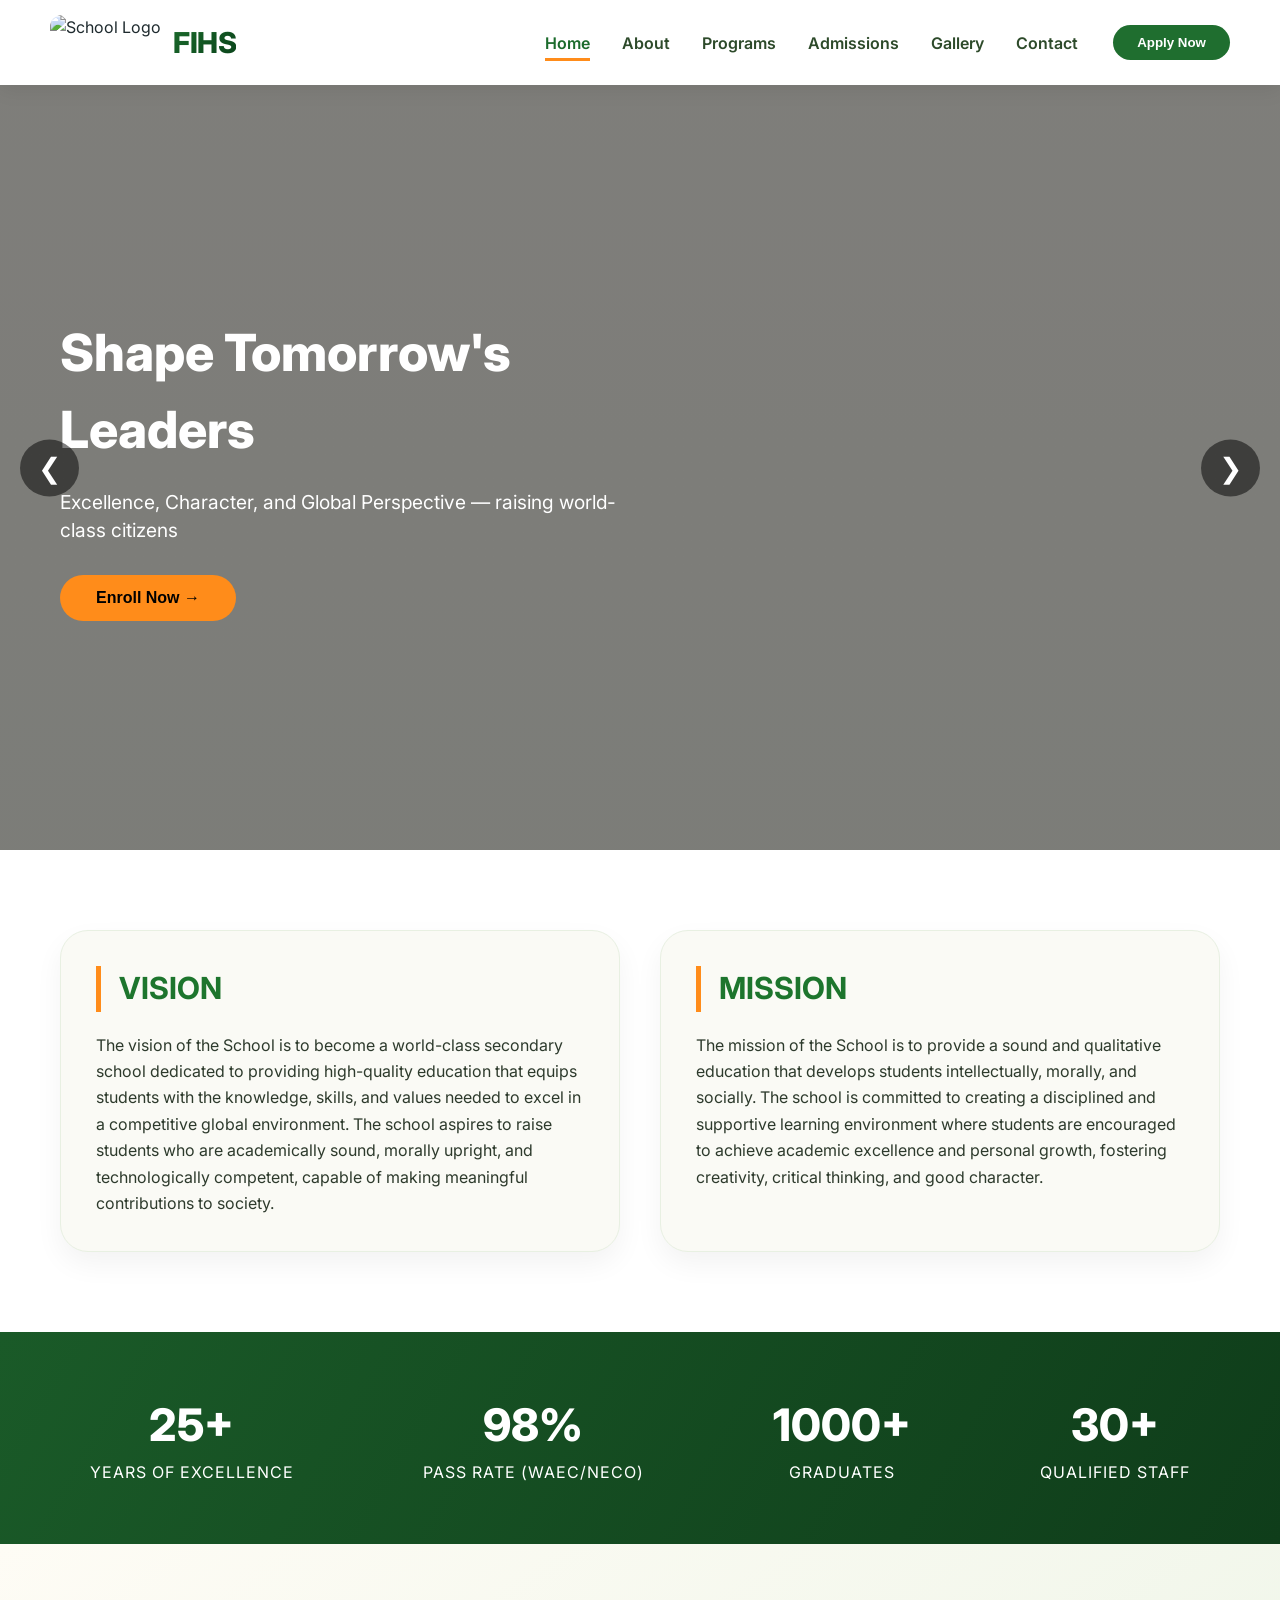
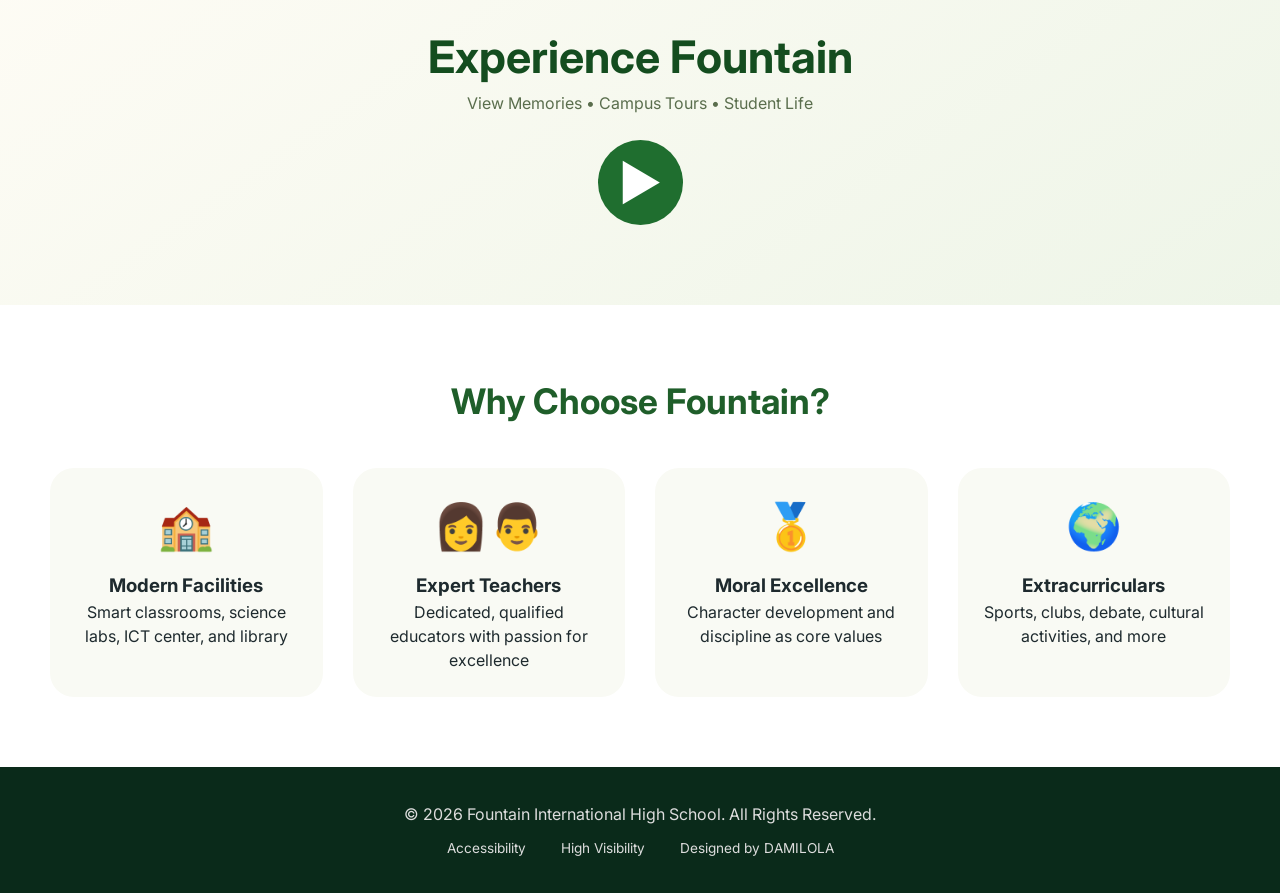
==== index.html @ 76697a02 "Add files via upload" ====
<!DOCTYPE html>
<html lang="en">
<head>
    <title>Fountain International High School | Home</title>
    <meta charset="UTF-8">
    <meta name="viewport" content="width=device-width, initial-scale=1.0">
    <link href="https://fonts.googleapis.com/css2?family=Inter:opsz,wght@14..32,300;14..32,400;14..32,600;14..32,700;14..32,800&display=swap" rel="stylesheet">
    <link rel="stylesheet" href="fihs.css">
</head>
<body>

<!-- HEADER -->
<header>
    <div class="hero">
        <img src="fihs/download.jpg" alt="School Logo">
        <span class="hero-text">FIHS</span>
    </div>

<div class="menu-toggle" onclick="toggleMenu()">&#x2630;</div>

    <nav id="navMenu">
        <a href="index.html" class="active">Home</a>
        <a href="about.html">About</a>
        <a href="academics.html">Programs</a>
        <a href="admission.html">Admissions</a>
        <a href="gallery.html">Gallery</a>
        <a href="contact.html">Contact</a>
        <button class="apply-btn" onclick="location.href='admission.html'">Apply Now</button>
    </nav>
    
</header>

<div class="hero-slider">
    <div class="slide active" style="background-image: linear-gradient(rgba(0,0,0,0.5), rgba(0,0,0,0.5)), url('fihs/field.jpg');">
        <div class="slide-content">
            <h1>Shape Tomorrow's Leaders</h1>
            <p>Excellence, Character, and Global Perspective — raising world-class citizens</p>
            <button class="hero-cta" onclick="location.href='admission.html'">Enroll Now →</button>
        </div>
    </div>
    <div class="slide" style="background-image: linear-gradient(rgba(0,0,0,0.5), rgba(0,0,0,0.5)), url('fihs/lab.jpg');">
        <div class="slide-content">
            <h1>State-of-the-Art Labs</h1>
            <p>Modern science and technology facilities for future innovators</p>
            <button class="hero-cta" onclick="location.href='academics.html'">Explore Programs →</button>
        </div>
    </div>
    <div class="slide" style="background-image: linear-gradient(rgba(0,0,0,0.5), rgba(0,0,0,0.5)), url('fihs/music.jpg');">
        <div class="slide-content">
            <h1>Holistic Development</h1>
            <p>Arts, sports, and character formation beyond academics</p>
            <button class="hero-cta" onclick="location.href='gallery.html'">View Campus Life →</button>
        </div>
    </div>
    <button class="slider-prev">&#x276E;</button>
    <button class="slider-next">&#x276F;</button>
</div>

<!-- VISION & MISSION -->
<section class="welcome">
    <div class="vision">
        <h2>VISION</h2>
        <p>The vision of the School is to become a world-class secondary school dedicated to providing high-quality education that equips students with the knowledge, skills, and values needed to excel in a competitive global environment. The school aspires to raise students who are academically sound, morally upright, and technologically competent, capable of making meaningful contributions to society.</p>
    </div>
    <div class="mission">
        <h2>MISSION</h2>
        <p>The mission of the School is to provide a sound and qualitative education that develops students intellectually, morally, and socially. The school is committed to creating a disciplined and supportive learning environment where students are encouraged to achieve academic excellence and personal growth, fostering creativity, critical thinking, and good character.</p>
    </div>
</section>

<!-- STATS --> 
<section class="stats-section">
    <div class="stat-card">
        <div class="stat-number">25+</div>
        <div class="stat-label">Years of Excellence</div>
    </div>
    <div class="stat-card">
        <div class="stat-number">98%</div>
        <div class="stat-label">Pass Rate (WAEC/NECO)</div>
    </div>
    <div class="stat-card">
        <div class="stat-number">1000+</div>
        <div class="stat-label">Graduates</div>
    </div>
    <div class="stat-card">
        <div class="stat-number">30+</div>
        <div class="stat-label">Qualified Staff</div>
    </div>
</section>

<!-- EXPERIENCE SECTION -->
<section class="experience">
    <h1>Experience Fountain</h1>
    <p class="subtext">View Memories &bull; Campus Tours &bull; Student Life</p>
    <a href="gallery.html">
        <span class="icon">&#x25B6;</span>
    </a>
</section>

<!-- CAMPUS HIGHLIGHTS -->
<section class="highlights">
    <h2>Why Choose Fountain?</h2>
    <div class="highlights-grid">
        <div class="highlight-item">
            <div class="highlight-icon">&#x1F3EB;</div>
            <h3>Modern Facilities</h3>
            <p>Smart classrooms, science labs, ICT center, and library</p>
        </div>
        <div class="highlight-item">
            <div class="highlight-icon">&#x1F469;&#x1F468;</div>
            <h3>Expert Teachers</h3>
            <p>Dedicated, qualified educators with passion for excellence</p>
        </div>
        <div class="highlight-item">
            <div class="highlight-icon">&#x1F947;</div>
            <h3>Moral Excellence</h3>
            <p>Character development and discipline as core values</p>
        </div>
        <div class="highlight-item">
            <div class="highlight-icon">&#x1F30D;</div>
            <h3>Extracurriculars</h3>
            <p>Sports, clubs, debate, cultural activities, and more</p>
        </div>
    </div>
</section>

<!-- FOOTER -->
<footer class="footer">
    <p class="copyright">© 2026 Fountain International High School. All Rights Reserved.</p>
    <ul class="footer-links">
        <li>Accessibility</li>
        <li>High Visibility</li>
        <li>Designed by DAMILOLA</li>
    </ul>
</footer>

<script>
function toggleMenu() {
    let menu = document.getElementById("navMenu");
    menu.style.display = menu.style.display === "flex" ? "none" : "flex";
}

// Slider functionality
let slideIndex = 0;
const slides = document.querySelectorAll('.slide');

function showSlide(n) {
    slides.forEach(slide => slide.classList.remove('active'));
    slideIndex = (n + slides.length) % slides.length;
    slides[slideIndex].classList.add('active');
}

function nextSlide() { showSlide(slideIndex + 1); }
function prevSlide() { showSlide(slideIndex - 1); }

document.querySelector('.slider-next')?.addEventListener('click', nextSlide);
document.querySelector('.slider-prev')?.addEventListener('click', prevSlide);
setInterval(nextSlide, 5000);
</script>

</body>
</html>
---- fihs.css ----
/* RESET & BASE */
* {
    margin: 0;
    padding: 0;
    box-sizing: border-box;
}

body {
    font-family: 'Inter', Arial, sans-serif;
    background: linear-gradient(to bottom, #fefcf5, #edf5ea);
    color: #1e2a2e;
    line-height: 1.5;
}

/* HEADER */
header {
    position: sticky;
    top: 0;
    background: white;
    display: flex;
    justify-content: space-between;
    align-items: center;
    padding: 15px 50px;
    box-shadow: 0 4px 20px rgba(0,0,0,0.08);
    z-index: 1000;
}

.hero {
    display: flex;
    align-items: center;
    gap: 12px;
}

.hero img {
    height: 55px;
    width: auto;
    border-radius: 12px;
}

.hero-text {
    font-size: 1.8rem;
    font-weight: 800;
    background: linear-gradient(135deg, #1b6b2c, #0a421a);
    -webkit-background-clip: text;
    background-clip: text;
    color: transparent;
    letter-spacing: -0.5px;
}

nav {
    display: flex;
    align-items: center;
    gap: 8px;
}

nav a {
    margin: 0 12px;
    text-decoration: none;
    color: #2d4a2a;
    font-weight: 600;
    transition: 0.2s;
    position: relative;
}

nav a::after {
    content: '';
    position: absolute;
    bottom: -6px;
    left: 0;
    width: 0;
    height: 2.5px;
    background: #ff8c1a;
    transition: 0.25s;
}

nav a:hover::after, nav a.active::after {
    width: 100%;
}

nav a.active {
    color: #1b6b2c;
}

.apply-btn {
    background: #1f6e2f;
    color: white;
    border: none;
    padding: 10px 24px;
    border-radius: 40px;
    font-weight: 700;
    cursor: pointer;
    transition: 0.2s;
    margin-left: 15px;
}

.apply-btn:hover {
    background: #0e541f;
    transform: translateY(-2px);
}

.menu-toggle {
    display: none;
    font-size: 28px;
    cursor: pointer;
    color: #1f6e2f;
}

/* HERO SLIDER */
.hero-slider {
    position: relative;
    height: 85vh;
    overflow: hidden;
}

.slide {
    position: absolute;
    top: 0;
    left: 0;
    width: 100%;
    height: 100%;
    background-size: cover;
    background-position: center;
    opacity: 0;
    transition: opacity 0.8s ease;
    display: flex;
    align-items: center;
}

.slide.active {
    opacity: 1;
}

.slide-content {
    max-width: 700px;
    color: white;
    padding: 0 60px;
}

.slide-content h1 {
    font-size: 3.2rem;
    font-weight: 800;
    margin-bottom: 20px;
}

.slide-content p {
    font-size: 1.2rem;
    margin-bottom: 30px;
}

.hero-cta {
    background: #ff8c1a;
    border: none;
    padding: 14px 36px;
    border-radius: 50px;
    font-weight: 700;
    font-size: 1rem;
    cursor: pointer;
    transition: 0.2s;
}

.hero-cta:hover {
    background: #e67700;
    transform: scale(1.02);
}

.slider-prev, .slider-next {
    position: absolute;
    top: 50%;
    transform: translateY(-50%);
    background: rgba(0,0,0,0.5);
    color: white;
    border: none;
    font-size: 28px;
    padding: 12px 18px;
    cursor: pointer;
    border-radius: 50%;
    transition: 0.2s;
}

.slider-prev { left: 20px; }
.slider-next { right: 20px; }

.slider-prev:hover, .slider-next:hover {
    background: #ff8c1a;
}

/* VISION & MISSION */
.welcome {
    display: flex;
    gap: 40px;
    padding: 80px 60px;
    background: #ffffff;
}

.vision, .mission {
    flex: 1;
    background: #fafaf5;
    padding: 35px;
    border-radius: 28px;
    box-shadow: 0 12px 28px rgba(0,0,0,0.05);
    border: 1px solid #e8f0e2;
    transition: 0.3s;
}

.vision:hover, .mission:hover {
    transform: translateY(-6px);
}

.welcome h2 {
    color: #1d752d;
    font-size: 1.9rem;
    margin-bottom: 20px;
    border-left: 5px solid #ff8c1a;
    padding-left: 18px;
}

.welcome p {
    line-height: 1.65;
    color: #2d3a2c;
}

/* STATS SECTION */
.stats-section {
    display: flex;
    justify-content: space-around;
    flex-wrap: wrap;
    gap: 30px;
    padding: 60px 40px;
    background: linear-gradient(120deg, #1a5a28, #0f3d1a);
    color: white;
}

.stat-card {
    text-align: center;
}

.stat-number {
    font-size: 2.8rem;
    font-weight: 800;
}

.stat-label {
    font-size: 1rem;
    text-transform: uppercase;
    letter-spacing: 1px;
}

/* EXPERIENCE SECTION */
.experience {
    text-align: center;
    padding: 80px 20px;
    background: linear-gradient(145deg, #fefcf5, #eef5e8);
}

.experience h1 {
    font-size: 2.8rem;
    color: #144d1f;
    font-weight: 700;
}

.subtext {
    font-size: 1rem;
    color: #5a6e4d;
    margin-bottom: 25px;
}

.icon {
    font-size: 3rem;
    background: #1f6e2f;
    display: inline-block;
    width: 85px;
    height: 85px;
    line-height: 85px;
    border-radius: 50%;
    color: white;
    transition: 0.25s;
    animation: pulse 2s infinite;
}

@keyframes pulse {
    0% { transform: scale(1); box-shadow: 0 0 0 0 #ff8c1a80; }
    70% { transform: scale(1.05); box-shadow: 0 0 0 15px rgba(255,140,26,0); }
    100% { transform: scale(1); }
}

.icon:hover {
    transform: scale(1.1);
    background: #ff8c1a;
}

/* HIGHLIGHTS */
.highlights {
    padding: 70px 50px;
    text-align: center;
    background: white;
}

.highlights h2 {
    font-size: 2.2rem;
    color: #1f5e2a;
    margin-bottom: 40px;
}

.highlights-grid {
    display: grid;
    grid-template-columns: repeat(auto-fit, minmax(220px, 1fr));
    gap: 30px;
}

.highlight-item {
    padding: 25px;
    background: #f9faf4;
    border-radius: 24px;
    transition: 0.25s;
}

.highlight-item:hover {
    transform: translateY(-5px);
    box-shadow: 0 12px 24px rgba(0,0,0,0.08);
}

.highlight-icon {
    font-size: 2.8rem;
    margin-bottom: 12px;
}

/* FOOTER */
.footer {
    background: #0a2a1a;
    color: #ddd;
    text-align: center;
    padding: 35px 20px;
}

.footer-links {
    display: flex;
    justify-content: center;
    gap: 35px;
    list-style: none;
    margin-top: 12px;
}

.footer-links li {
    cursor: pointer;
    font-size: 0.85rem;
}

/* ABOUT PAGE */
.about-hero {
    background: linear-gradient(rgba(0,0,0,0.65), rgba(0,0,0,0.65)), url('fihs/field.jpg');
    background-size: cover;
    background-position: center;
    height: 45vh;
    display: flex;
    flex-direction: column;
    align-items: center;
    justify-content: center;
    color: white;
    text-align: center;
}

.about-hero h1 {
    font-size: 2.8rem;
    margin-bottom: 12px;
}

.about-wrapper {
    display: flex;
    gap: 48px;
    padding: 60px 50px;
    max-width: 1300px;
    margin: 0 auto;
}

.about-main {
    flex: 2.5;
}

.about-main h2 {
    color: #1b6b2c;
    margin: 28px 0 12px 0;
    font-size: 1.8rem;
}

.values-list {
    list-style: none;
    padding-left: 0;
    margin: 20px 0;
}

.values-list li {
    padding: 8px 0;
    border-bottom: 1px solid #d4e2cc;
}

.message-box {
    background: #eef5e9;
    padding: 24px;
    border-radius: 20px;
    margin: 25px 0;
    font-style: italic;
}

.message-signature {
    margin-top: 12px;
    font-weight: 600;
}

.about-sidebar {
    flex: 1;
    background: #eef5e9;
    padding: 30px;
    border-radius: 28px;
    height: fit-content;
}

.about-sidebar h3 {
    color: #1f6e2f;
    margin-bottom: 20px;
}

.about-sidebar ul {
    list-style: none;
}

.about-sidebar li {
    margin: 15px 0;
    border-bottom: 1px solid #cbdcc0;
    padding-bottom: 8px;
}

.about-sidebar a {
    text-decoration: none;
    color: #2d4a2a;
    font-weight: 500;
}

.sidebar-cta {
    margin-top: 30px;
    background: white;
    padding: 20px;
    border-radius: 20px;
    text-align: center;
}

.sidebar-cta button {
    background: #1f6e2f;
    color: white;
    border: none;
    padding: 10px 20px;
    border-radius: 40px;
    margin-top: 12px;
    cursor: pointer;
}

/* GALLERY */
.gallery-title {
    text-align: center;
    font-size: 3rem;
    margin: 40px 0 10px;
    color: #1b5e2a;
}

.gallery-subtitle {
    text-align: center;
    color: #5a6e4d;
    margin-bottom: 30px;
}

.gallery {
    display: grid;
    grid-template-columns: repeat(auto-fit, minmax(260px, 1fr));
    grid-auto-rows: 220px;
    gap: 22px;
    padding: 30px 50px;
}

.card {
    overflow: hidden;
    border-radius: 20px;
    box-shadow: 0 8px 20px rgba(0,0,0,0.1);
    transition: 0.25s;
    cursor: pointer;
    background: white;
}

.card img {
    width: 100%;
    height: 100%;
    object-fit: cover;
    transition: 0.4s;
}

.card:hover img {
    transform: scale(1.08);
}

.tall { grid-row: span 2; }
.wide { grid-column: span 2; }

/* CONTACT PAGE */
.contact-hero {
    background: linear-gradient(135deg, #1f5e2a, #0f3b1a);
    color: white;
    text-align: center;
    padding: 60px 20px;
}

.contact-page {
    max-width: 1200px;
    margin: 50px auto;
    padding: 0 30px;
}

.contact-row {
    display: flex;
    gap: 35px;
    flex-wrap: wrap;
}

.contact-box, .contact-aside {
    background: white;
    padding: 30px;
    border-radius: 28px;
    box-shadow: 0 8px 20px rgba(0,0,0,0.05);
    flex: 1;
}

.contact-box h3, .contact-aside h3 {
    color: #1f6e2f;
    margin-bottom: 16px;
}

.contact-aside ul {
    list-style: none;
}

.contact-aside li {
    margin: 12px 0;
}

.contact-aside a {
    text-decoration: none;
    color: #2d4a2a;
}

.map-container {
    margin: 40px 0;
    border-radius: 28px;
    overflow: hidden;
}

.contact-form-container {
    background: white;
    padding: 35px;
    border-radius: 28px;
}

.contact-form {
    display: flex;
    flex-direction: column;
    gap: 18px;
}

.contact-form input, .contact-form textarea {
    padding: 14px 18px;
    border: 1px solid #cde0c2;
    border-radius: 40px;
    font-family: inherit;
}

.contact-form button {
    background: #1f6e2f;
    color: white;
    border: none;
    padding: 14px;
    border-radius: 40px;
    font-weight: 700;
    cursor: pointer;
}

/* ACADEMICS PAGE */
.academics-hero {
    background: linear-gradient(135deg, #0c4a1c, #1a6b2a);
    color: white;
    text-align: center;
    padding: 80px 20px;
}

.programs-grid {
    padding: 60px 40px;
    text-align: center;
}

.program-cards {
    display: grid;
    grid-template-columns: repeat(auto-fit, minmax(270px, 1fr));
    gap: 35px;
    margin-top: 40px;
}

.program-card {
    background: white;
    padding: 30px;
    border-radius: 28px;
    text-align: left;
    transition: 0.25s;
}

.program-card:hover {
    transform: translateY(-8px);
    box-shadow: 0 20px 30px rgba(0,0,0,0.1);
}

.program-icon {
    font-size: 2.8rem;
    margin-bottom: 15px;
}

.exam-section {
    background: #eef5ea;
    padding: 60px 40px;
    text-align: center;
}

.exam-grid {
    display: flex;
    flex-wrap: wrap;
    justify-content: center;
    gap: 25px;
    margin-top: 35px;
}

.exam-item {
    background: white;
    padding: 25px 35px;
    border-radius: 20px;
    min-width: 180px;
}

/* ADMISSION PAGE */
.admission-hero {
    background: #ff8c1a;
    color: #1e2a2e;
    text-align: center;
    padding: 50px 20px;
}

.admission-container {
    max-width: 1100px;
    margin: 50px auto;
    padding: 0 25px;
}

.admission-grid {
    display: flex;
    gap: 35px;
    flex-wrap: wrap;
}

.admission-steps, .exam-dates {
    flex: 1;
    background: white;
    padding: 30px;
    border-radius: 28px;
    box-shadow: 0 5px 15px rgba(0,0,0,0.05);
}

.step {
    margin: 20px 0;
    padding: 12px;
    background: #f5f9f2;
    border-radius: 12px;
}

.admission-criteria {
    margin: 45px 0;
    background: #fefcf0;
    padding: 35px;
    border-radius: 28px;
}

.fees-info {
    display: flex;
    gap: 35px;
    flex-wrap: wrap;
    margin: 40px 0;
}

.fees-card, .scholarship-card {
    flex: 1;
    background: white;
    padding: 30px;
    border-radius: 28px;
}

/* RESPONSIVE */
@media(max-width: 850px) {
    header { padding: 15px 25px; }
    nav {
        display: none;
        flex-direction: column;
        position: absolute;
        top: 75px;
        right: 20px;
        background: white;
        width: 230px;
        padding: 25px;
        border-radius: 28px;
        box-shadow: 0 10px 30px rgba(0,0,0,0.1);
        z-index: 999;
    }
    nav a { margin: 12px 0; }
    .menu-toggle { display: block; }
    .welcome { flex-direction: column; padding: 40px 25px; }
    .about-wrapper { flex-direction: column; padding: 30px 20px; }
    .gallery { padding: 20px; grid-auto-rows: 180px; }
    .wide { grid-column: span 1; }
    .tall { grid-row: span 1; }
    .slide-content h1 { font-size: 2rem; }
}

@media(max-width: 550px) {
    .hero-slider { height: 70vh; }
    .stat-number { font-size: 2rem; }
}
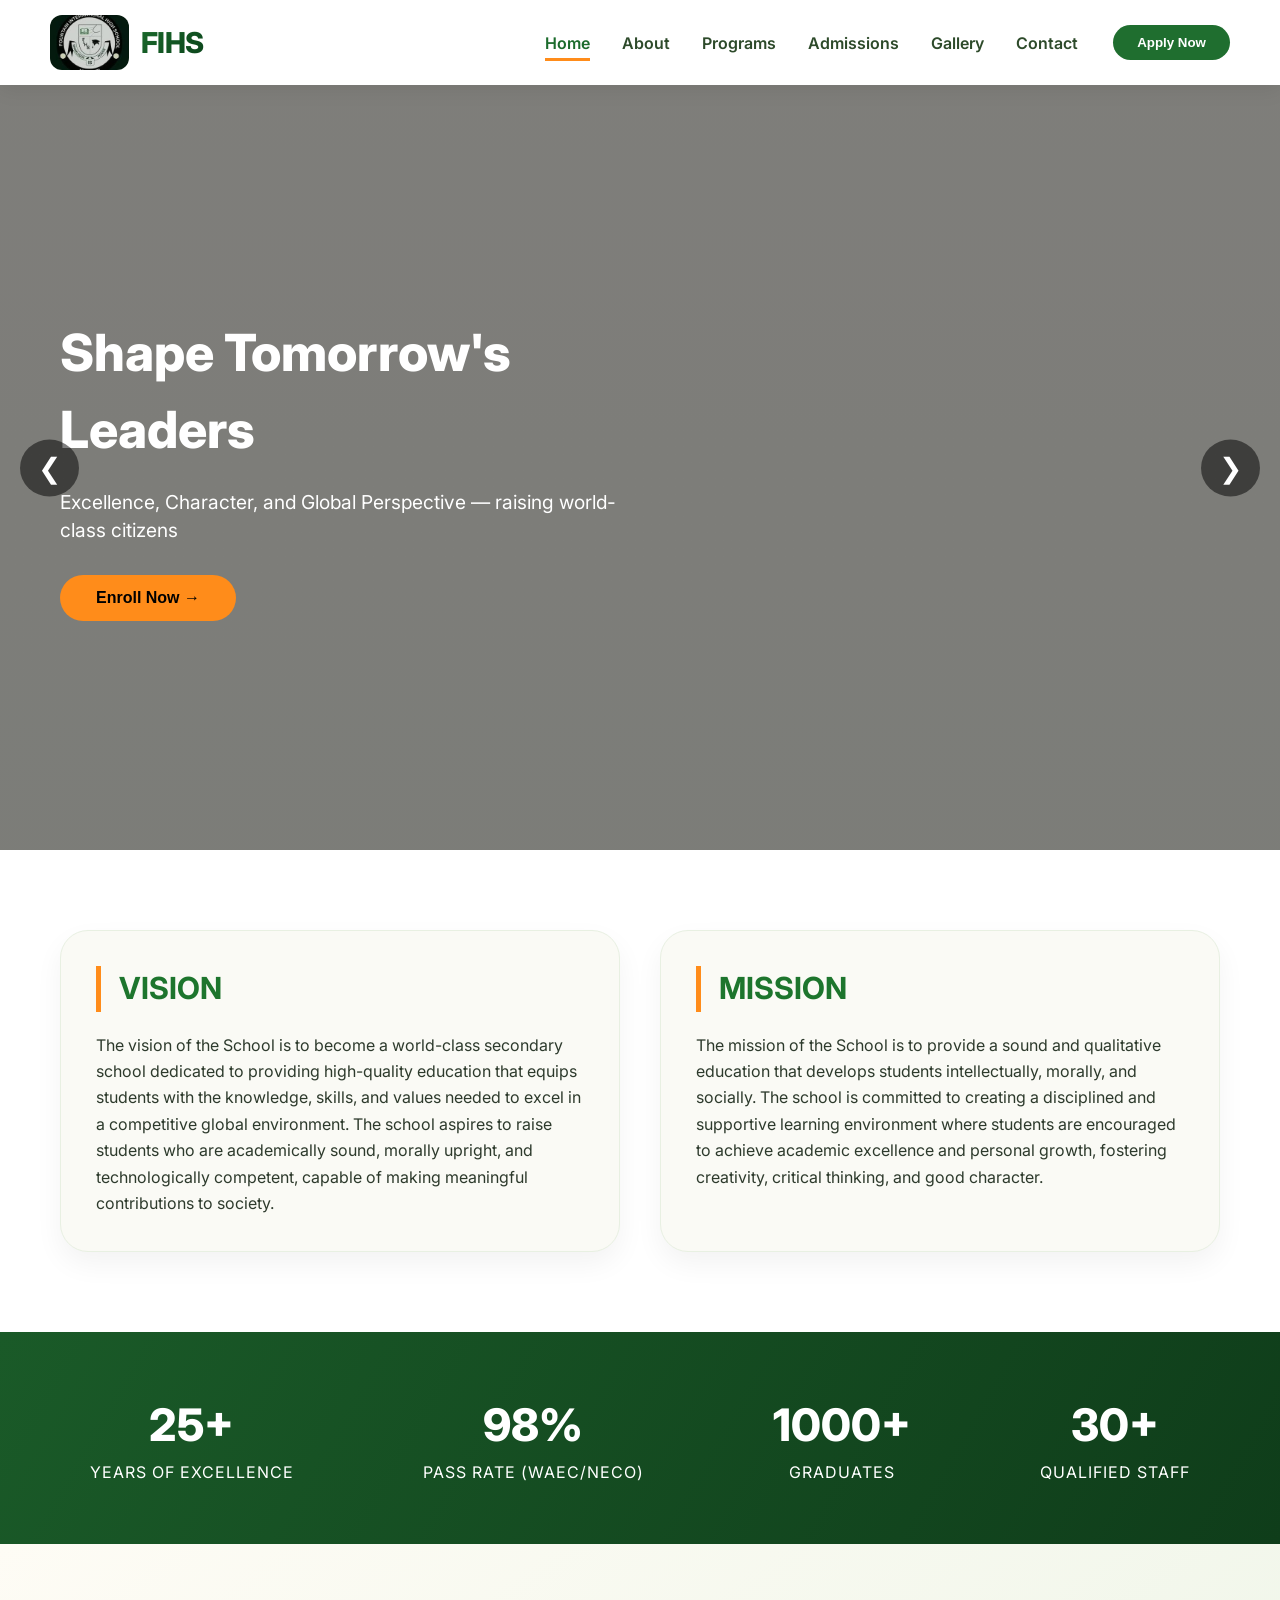
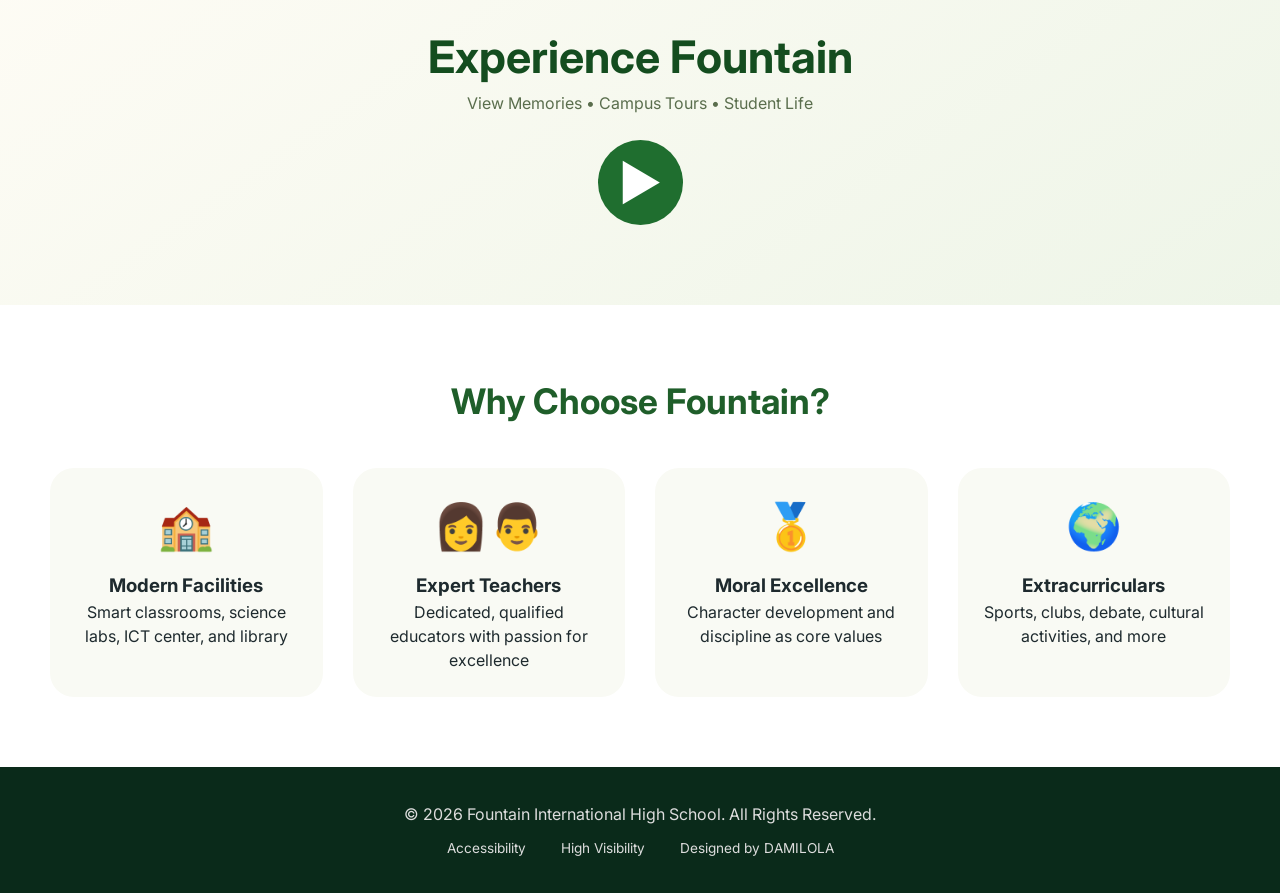
==== commit a3c2c588: "Update index.html" ====
--- a/index.html
+++ b/index.html
@@ -12,7 +12,7 @@
 <!-- HEADER -->
 <header>
     <div class="hero">
-        <img src="fihs/download.jpg" alt="School Logo">
+        <img src="download.jpg" alt="School Logo">
         <span class="hero-text">FIHS</span>
     </div>
 
@@ -159,4 +159,4 @@
 </script>
 
 </body>
-</html>+</html>
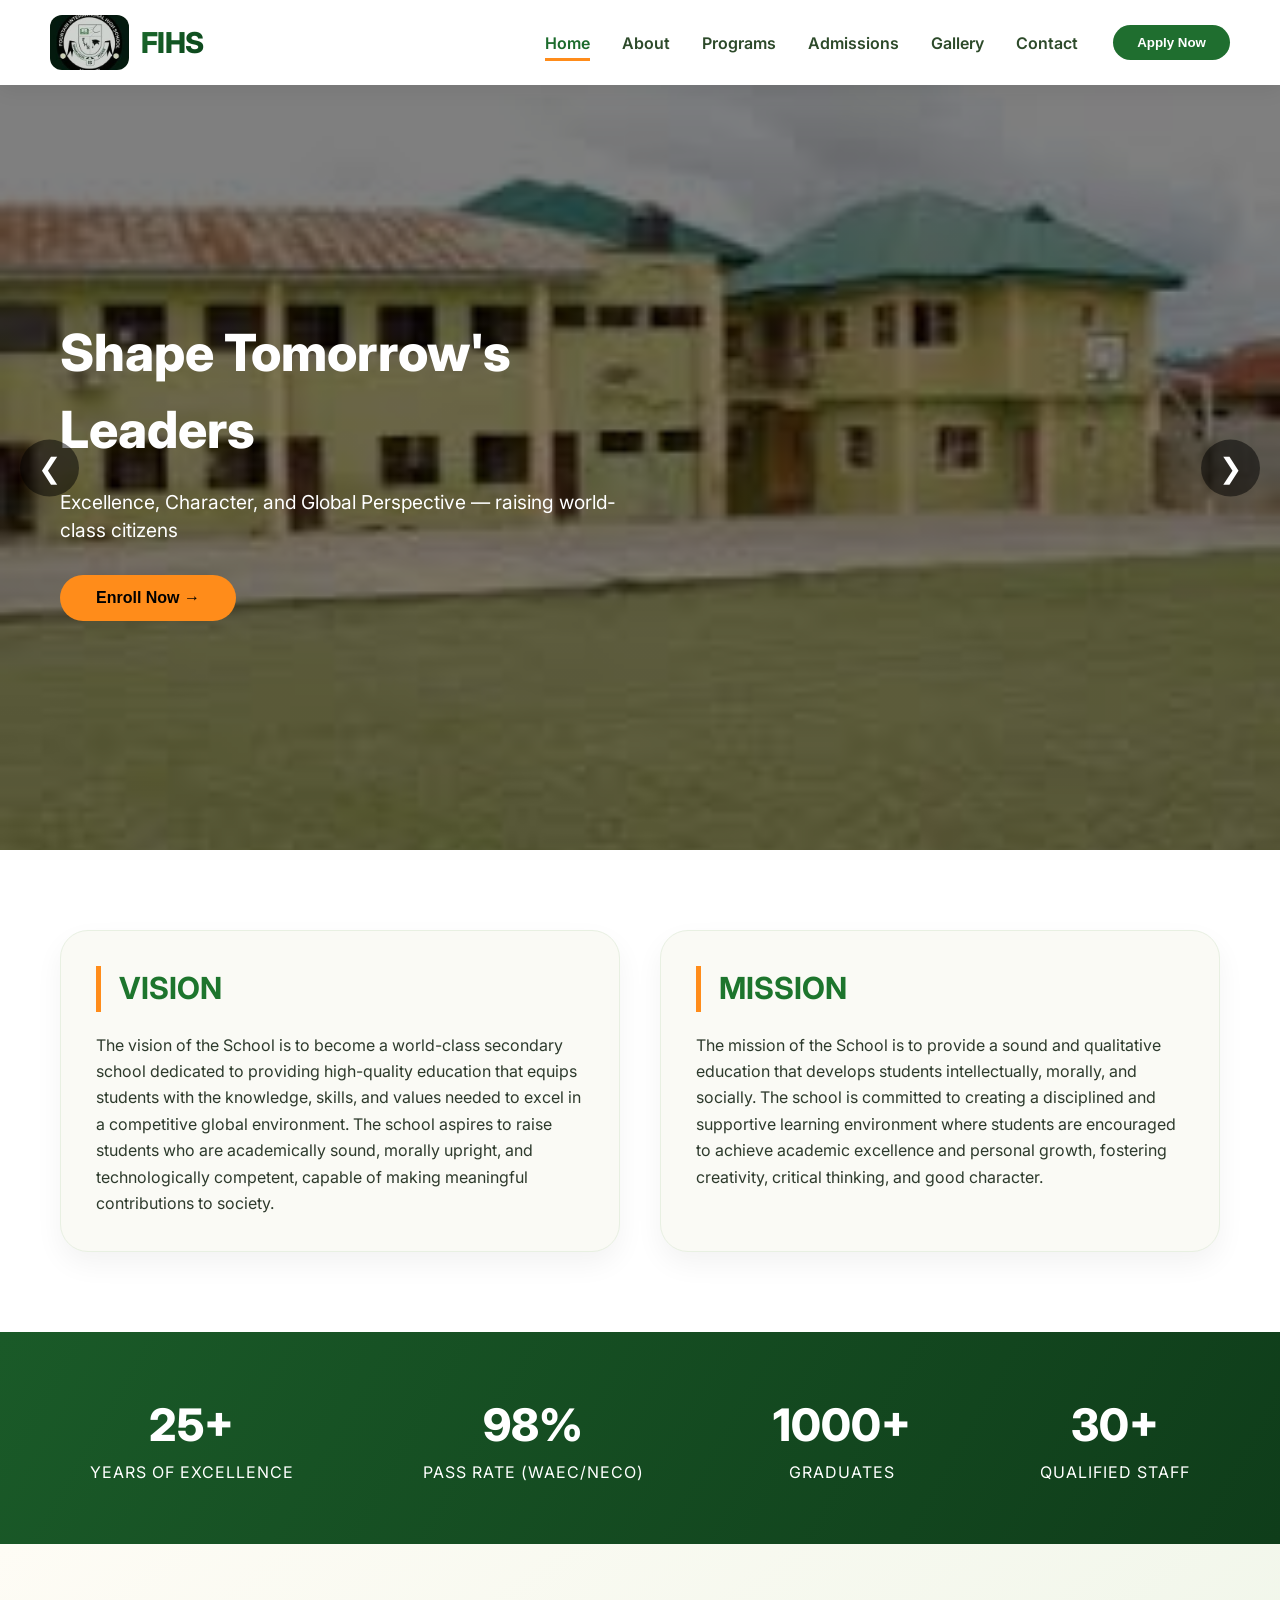
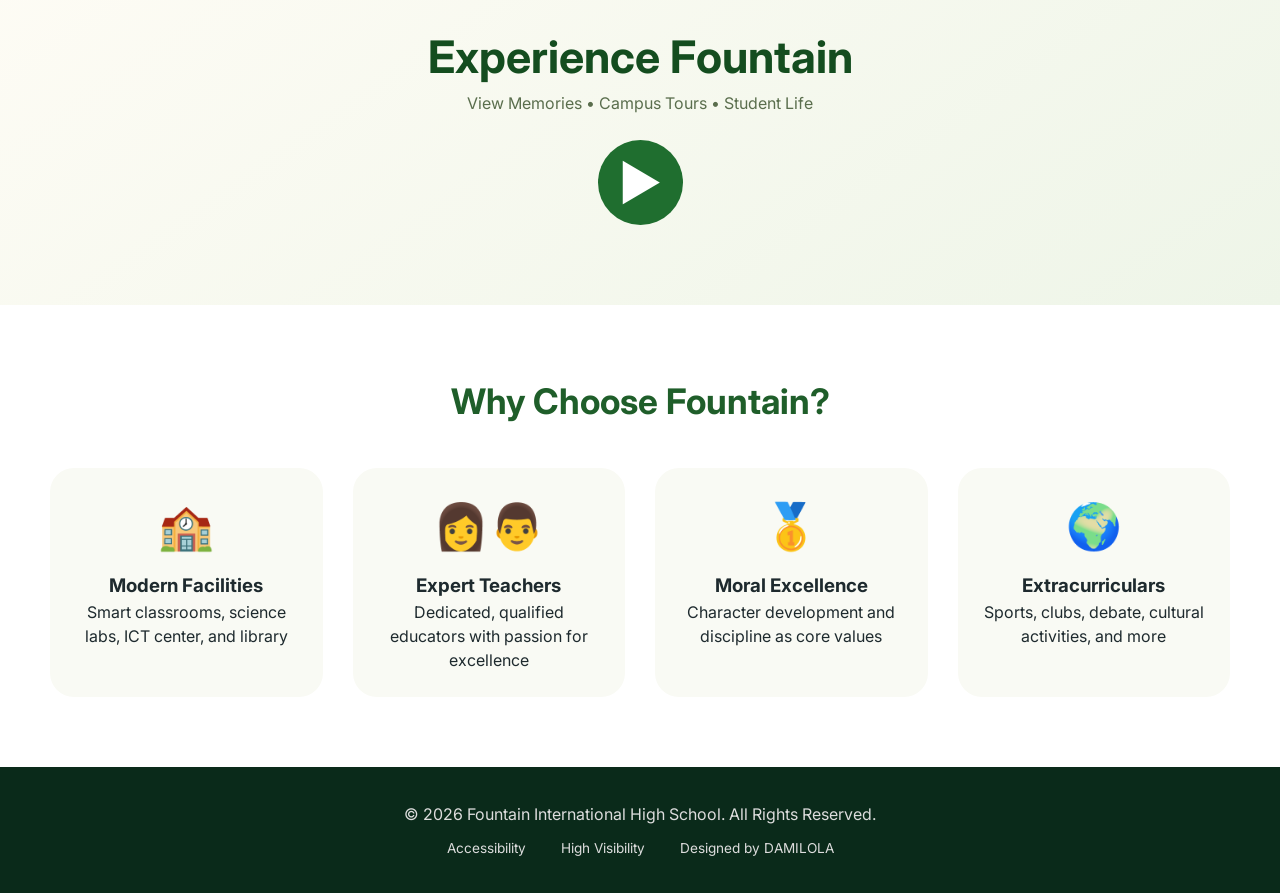
==== commit e37d1725: "Update index.html" ====
--- a/index.html
+++ b/index.html
@@ -31,21 +31,21 @@
 </header>
 
 <div class="hero-slider">
-    <div class="slide active" style="background-image: linear-gradient(rgba(0,0,0,0.5), rgba(0,0,0,0.5)), url('fihs/field.jpg');">
+    <div class="slide active" style="background-image: linear-gradient(rgba(0,0,0,0.5), rgba(0,0,0,0.5)), url('field.jpg');">
         <div class="slide-content">
             <h1>Shape Tomorrow's Leaders</h1>
             <p>Excellence, Character, and Global Perspective — raising world-class citizens</p>
             <button class="hero-cta" onclick="location.href='admission.html'">Enroll Now →</button>
         </div>
     </div>
-    <div class="slide" style="background-image: linear-gradient(rgba(0,0,0,0.5), rgba(0,0,0,0.5)), url('fihs/lab.jpg');">
+    <div class="slide" style="background-image: linear-gradient(rgba(0,0,0,0.5), rgba(0,0,0,0.5)), url('lab.jpg');">
         <div class="slide-content">
             <h1>State-of-the-Art Labs</h1>
             <p>Modern science and technology facilities for future innovators</p>
             <button class="hero-cta" onclick="location.href='academics.html'">Explore Programs →</button>
         </div>
     </div>
-    <div class="slide" style="background-image: linear-gradient(rgba(0,0,0,0.5), rgba(0,0,0,0.5)), url('fihs/music.jpg');">
+    <div class="slide" style="background-image: linear-gradient(rgba(0,0,0,0.5), rgba(0,0,0,0.5)), url('music.jpg');">
         <div class="slide-content">
             <h1>Holistic Development</h1>
             <p>Arts, sports, and character formation beyond academics</p>
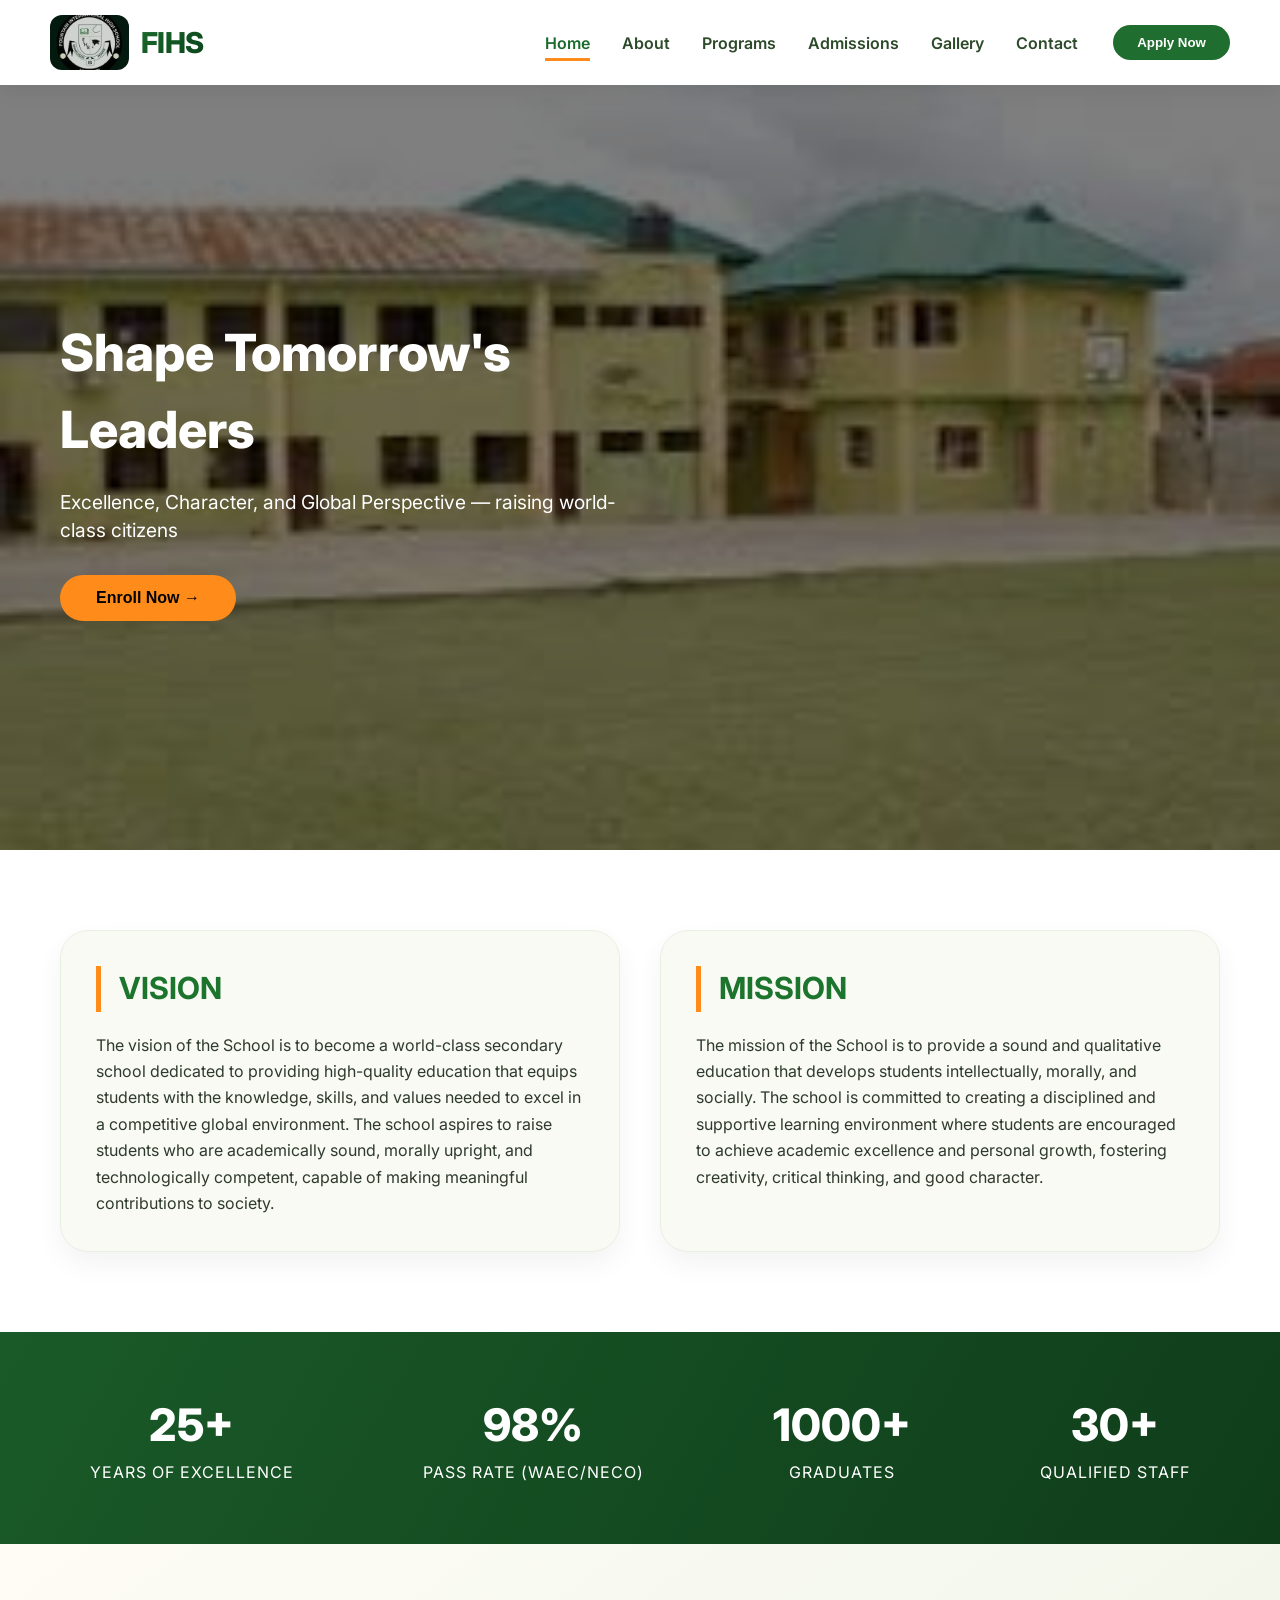
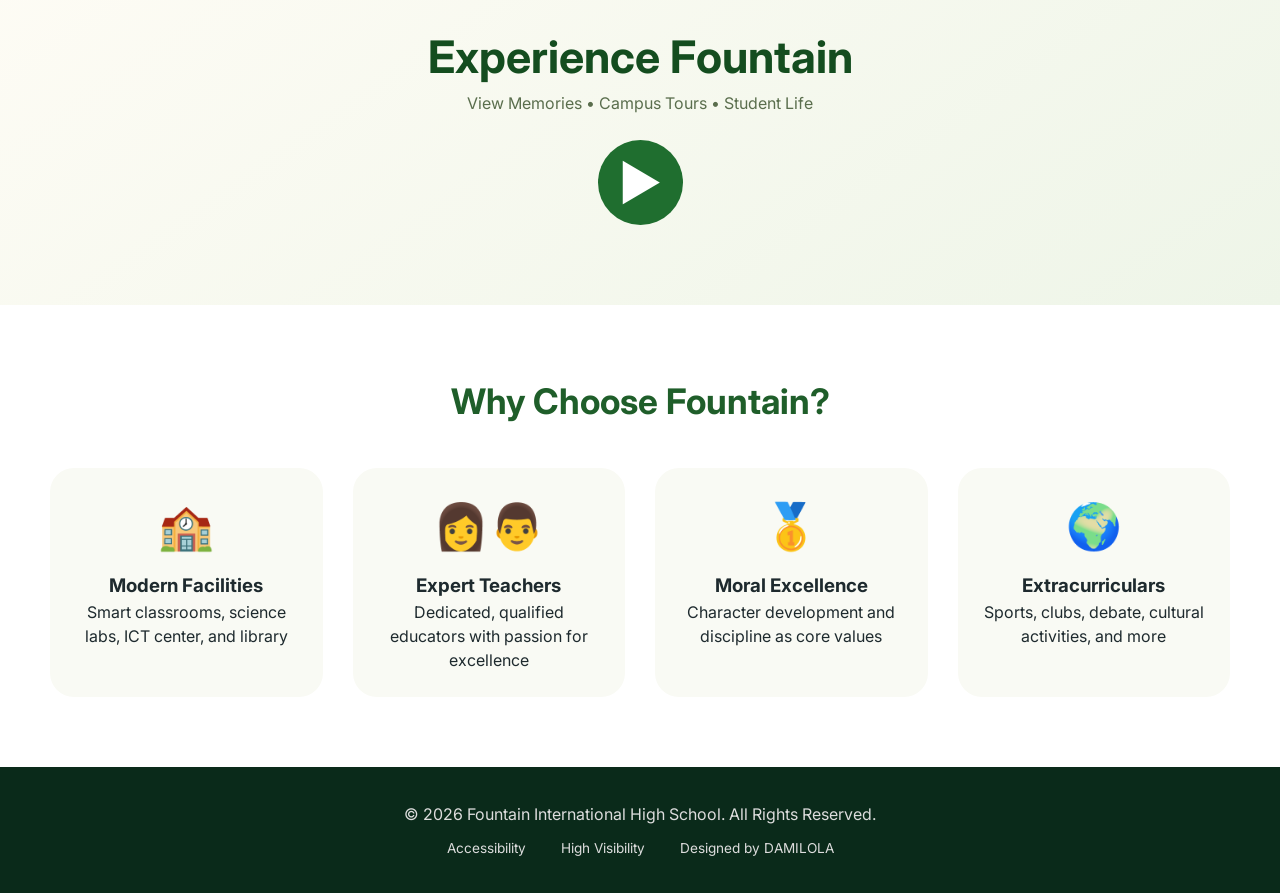
==== commit a2e4fb08: "Update index.html" ====
--- a/index.html
+++ b/index.html
@@ -52,8 +52,6 @@
             <button class="hero-cta" onclick="location.href='gallery.html'">View Campus Life →</button>
         </div>
     </div>
-    <button class="slider-prev">&#x276E;</button>
-    <button class="slider-next">&#x276F;</button>
 </div>
 
 <!-- VISION & MISSION -->
--- a/fihs.css
+++ b/fihs.css
@@ -453,7 +453,7 @@
     cursor: pointer;
 }
 
-/* GALLERY */
+/* GALLERY - Clean uniform grid */
 .gallery-title {
     text-align: center;
     font-size: 3rem;
@@ -469,35 +469,58 @@
 
 .gallery {
     display: grid;
-    grid-template-columns: repeat(auto-fit, minmax(260px, 1fr));
-    grid-auto-rows: 220px;
-    gap: 22px;
+    grid-template-columns: repeat(auto-fill, minmax(280px, 1fr));
+    gap: 20px;
     padding: 30px 50px;
 }
 
 .card {
+    aspect-ratio: 1 / 1;  /* Makes every card a perfect square */
     overflow: hidden;
-    border-radius: 20px;
-    box-shadow: 0 8px 20px rgba(0,0,0,0.1);
-    transition: 0.25s;
+    border-radius: 16px;
+    box-shadow: 0 4px 12px rgba(0,0,0,0.1);
+    transition: transform 0.3s ease, box-shadow 0.3s ease;
     cursor: pointer;
-    background: white;
+    background: #e8e8e8;  /* Placeholder color while loading */
 }
 
 .card img {
     width: 100%;
     height: 100%;
-    object-fit: cover;
-    transition: 0.4s;
+    object-fit: cover;  /* Crops image to fill square perfectly */
+    display: block;
+    transition: transform 0.4s ease;
+}
+
+.card:hover {
+    transform: translateY(-5px);
+    box-shadow: 0 8px 24px rgba(0,0,0,0.15);
 }
 
 .card:hover img {
-    transform: scale(1.08);
-}
-
-.tall { grid-row: span 2; }
-.wide { grid-column: span 2; }
-
+    transform: scale(1.05);
+}
+
+/* Responsive */
+@media (max-width: 768px) {
+    .gallery {
+        grid-template-columns: repeat(auto-fill, minmax(180px, 1fr));
+        gap: 12px;
+        padding: 20px;
+    }
+    
+    .gallery-title {
+        font-size: 2rem;
+    }
+}
+
+@media (max-width: 480px) {
+    .gallery {
+        grid-template-columns: repeat(auto-fill, minmax(150px, 1fr));
+        gap: 10px;
+        padding: 15px;
+    }
+}
 /* CONTACT PAGE */
 .contact-hero {
     background: linear-gradient(135deg, #1f5e2a, #0f3b1a);
@@ -723,4 +746,4 @@
 @media(max-width: 550px) {
     .hero-slider { height: 70vh; }
     .stat-number { font-size: 2rem; }
-}+}
